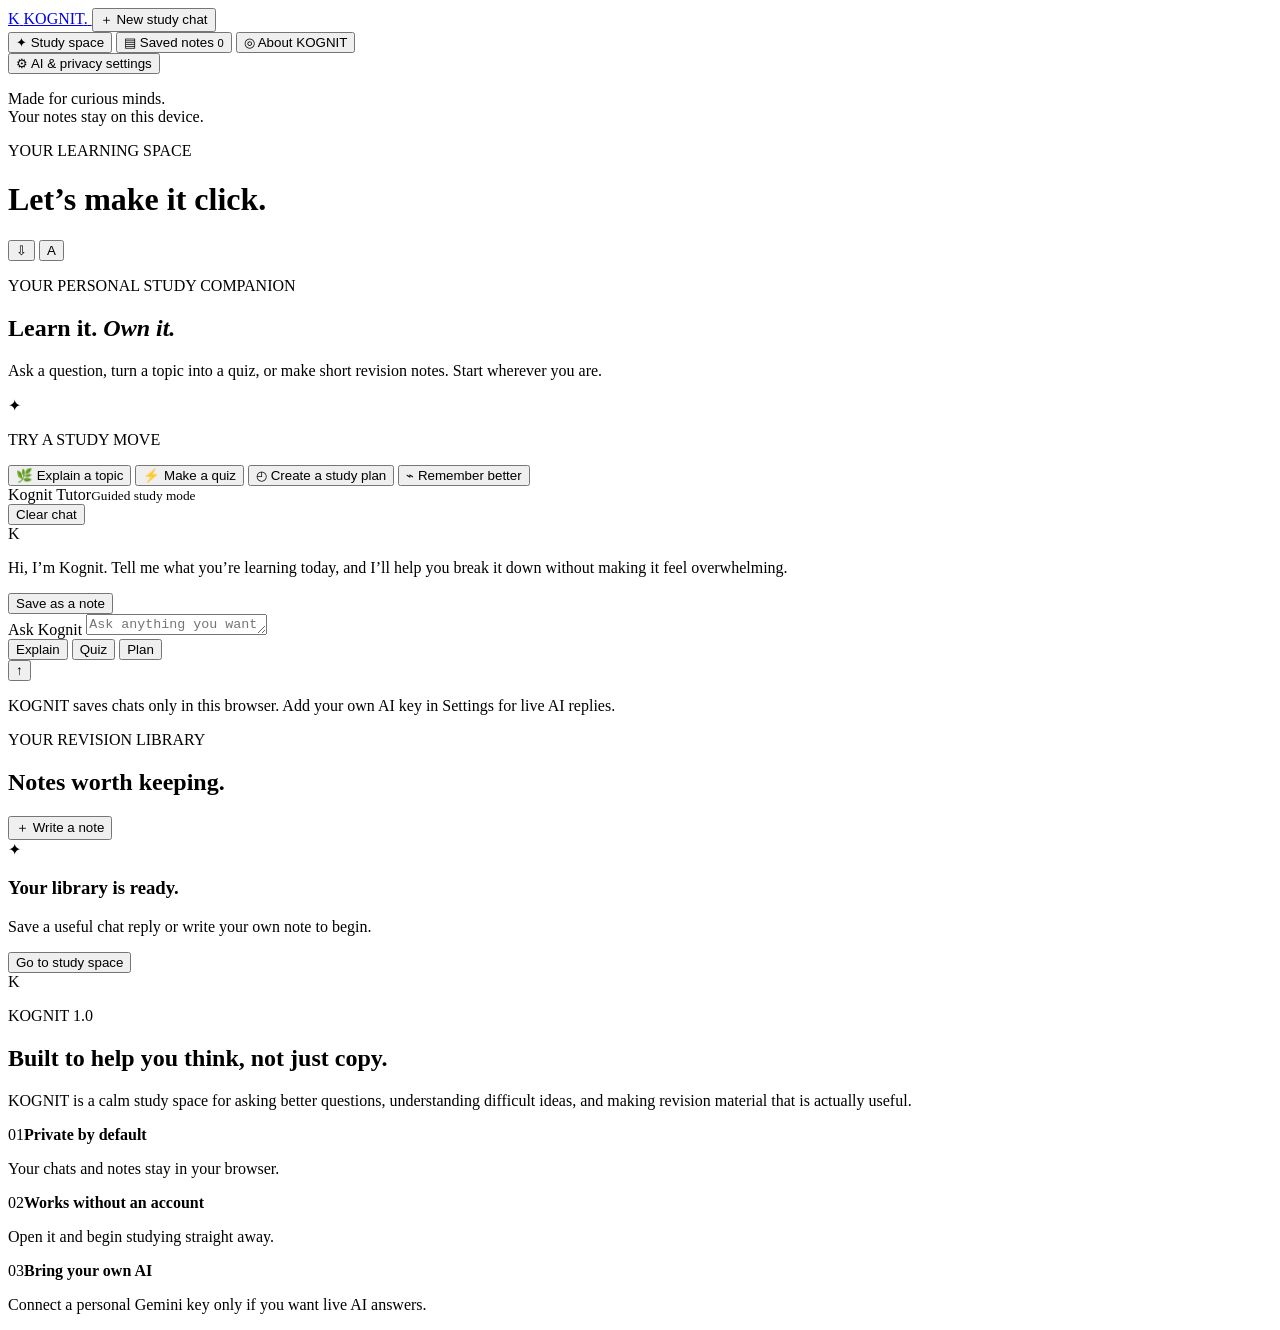
==== index.html @ b15982e8 "Rename KOGNIT — Study clearer.html to index.html" ====
<!DOCTYPE html>
<!-- saved from url=(0137)file:///C:/Users/ARNAV%20SRIVASTAVA/Documents/Codex/2026-08-12/referenced-chatgpt-conversation-this-is-an/outputs/kognit-study/index.html -->
<html lang="en"><head><meta http-equiv="Content-Type" content="text/html; charset=UTF-8">
    
    <meta name="viewport" content="width=device-width, initial-scale=1.0">
    <meta name="theme-color" content="#6d4aff">
    <meta name="description" content="KOGNIT is a focused, private study companion.">
    <link rel="manifest" href="file:///C:/Users/ARNAV%20SRIVASTAVA/Documents/Codex/2026-08-12/referenced-chatgpt-conversation-this-is-an/outputs/kognit-study/manifest.webmanifest">
    <link rel="icon" href="file:///C:/Users/ARNAV%20SRIVASTAVA/Documents/Codex/2026-08-12/referenced-chatgpt-conversation-this-is-an/outputs/kognit-study/icon.svg" type="image/svg+xml">
    <link rel="preconnect" href="https://fonts.googleapis.com/">
    <link rel="preconnect" href="https://fonts.gstatic.com/" crossorigin="">
    <link href="./KOGNIT — Study clearer_files/css2" rel="stylesheet">
    <link rel="stylesheet" href="./KOGNIT — Study clearer_files/styles.css">
    <title>KOGNIT — Study clearer</title>
  </head>
  <body>
    <div class="ambient ambient-one"></div>
    <div class="ambient ambient-two"></div>
    <div class="app-shell">
      <aside class="sidebar" aria-label="KOGNIT navigation">
        <a class="brand" href="file:///C:/Users/ARNAV%20SRIVASTAVA/Documents/Codex/2026-08-12/referenced-chatgpt-conversation-this-is-an/outputs/kognit-study/index.html#study" aria-label="KOGNIT home">
          <span class="brand-mark">K</span>
          <span>KOGNIT<span class="brand-dot">.</span></span>
        </a>

        <button class="new-chat" id="new-chat" type="button">
          <span aria-hidden="true">＋</span> New study chat
        </button>

        <nav class="nav-list" aria-label="Main navigation">
          <button class="nav-item active" data-view="study" type="button"><span>✦</span> Study space</button>
          <button class="nav-item" data-view="notes" type="button"><span>▤</span> Saved notes <small id="note-count">0</small></button>
          <button class="nav-item" data-view="about" type="button"><span>◎</span> About KOGNIT</button>
        </nav>

        <div class="sidebar-footer">
          <button class="settings-link" id="open-settings" type="button"><span>⚙</span> AI &amp; privacy settings</button>
          <p>Made for curious minds.<br>Your notes stay on this device.</p>
        </div>
      </aside>

      <main class="main-content">
        <header class="topbar">
          <div>
            <p class="eyebrow" id="view-eyebrow">YOUR LEARNING SPACE</p>
            <h1 id="view-title">Let’s make it click.</h1>
          </div>
          <div class="top-actions">
            <button class="icon-button" id="install-button" type="button" title="Install KOGNIT" aria-label="Install KOGNIT">⇩</button>
            <button class="profile" type="button" title="Your profile" aria-label="Your profile">A</button>
          </div>
        </header>

        <section class="view view-study active" id="study-view" aria-label="Study space">
          <section class="welcome-card">
            <div class="welcome-copy">
              <p class="mini-label">YOUR PERSONAL STUDY COMPANION</p>
              <h2>Learn it. <em>Own it.</em></h2>
              <p>Ask a question, turn a topic into a quiz, or make short revision notes. Start wherever you are.</p>
            </div>
            <div class="orbit-art" aria-hidden="true">
              <span class="orbit orbit-a"></span><span class="orbit orbit-b"></span><span class="planet">✦</span>
            </div>
          </section>

          <section class="prompt-area" aria-label="Suggested ways to study">
            <p class="section-label">TRY A STUDY MOVE</p>
            <div class="prompt-chips">
              <button class="prompt-chip" data-prompt="Explain photosynthesis in simple words">🌿 Explain a topic</button>
              <button class="prompt-chip" data-prompt="Make me a 5 question quiz about the solar system" data-mode="quiz">⚡ Make a quiz</button>
              <button class="prompt-chip" data-prompt="Help me create a 20 minute study plan for mathematics">◴ Create a study plan</button>
              <button class="prompt-chip" data-prompt="Give me a simple way to remember the planets in order">⌁ Remember better</button>
            </div>
          </section>

          <section class="chat-card" aria-live="polite">
            <div class="chat-header">
              <div class="assistant-status"><span class="status-dot"></span><span>Kognit Tutor</span><small id="connection-label">Guided study mode</small></div>
              <button class="text-button" id="clear-chat" type="button">Clear chat</button>
            </div>
            <div class="messages" id="messages"><article class="message tutor-message"><div class="avatar tutor-avatar">K</div><div class="message-bubble"><p>Hi, I’m Kognit. Tell me what you’re learning today, and I’ll help you break it down without making it feel overwhelming.</p><div class="message-actions"><button class="save-reply" type="button">Save as a note</button></div></div></article></div>
            <form class="composer" id="chat-form">
              <label class="sr-only" for="prompt-input">Ask Kognit</label>
              <textarea id="prompt-input" rows="1" maxlength="4000" placeholder="Ask anything you want to learn…"></textarea>
              <div class="composer-footer">
                <div class="mode-picker" role="group" aria-label="Response style">
                  <button class="mode-button selected" data-mode="explain" type="button">Explain</button>
                  <button class="mode-button" data-mode="quiz" type="button">Quiz</button>
                  <button class="mode-button" data-mode="plan" type="button">Plan</button>
                </div>
                <button class="send-button" type="submit" aria-label="Send question">↑</button>
              </div>
            </form>
            <p class="privacy-line">KOGNIT saves chats only in this browser. Add your own AI key in Settings for live AI replies.</p>
          </section>
        </section>

        <section class="view" id="notes-view" aria-label="Saved notes">
          <div class="library-heading">
            <div><p class="mini-label">YOUR REVISION LIBRARY</p><h2>Notes worth keeping.</h2></div>
            <button class="new-note-button" id="new-note" type="button">＋ Write a note</button>
          </div>
          <div class="notes-grid" id="notes-grid"></div>
          <div class="empty-state" id="notes-empty">
            <span>✦</span>
            <h3>Your library is ready.</h3>
            <p>Save a useful chat reply or write your own note to begin.</p>
            <button class="secondary-button" data-view-link="study" type="button">Go to study space</button>
          </div>
        </section>

        <section class="view" id="about-view" aria-label="About KOGNIT">
          <article class="about-card">
            <span class="about-mark">K</span>
            <p class="mini-label">KOGNIT 1.0</p>
            <h2>Built to help you think, not just copy.</h2>
            <p>KOGNIT is a calm study space for asking better questions, understanding difficult ideas, and making revision material that is actually useful.</p>
            <div class="about-points">
              <div><span>01</span><strong>Private by default</strong><p>Your chats and notes stay in your browser.</p></div>
              <div><span>02</span><strong>Works without an account</strong><p>Open it and begin studying straight away.</p></div>
              <div><span>03</span><strong>Bring your own AI</strong><p>Connect a personal Gemini key only if you want live AI answers.</p></div>
            </div>
          </article>
        </section>
      </main>
    </div>

    <dialog class="settings-dialog" id="settings-dialog">
      <form method="dialog" class="dialog-card" id="settings-form">
        <div class="dialog-header">
          <div><p class="mini-label">YOUR DEVICE, YOUR CONTROL</p><h2>AI &amp; privacy</h2></div>
          <button class="close-button" value="cancel" aria-label="Close settings" type="submit">×</button>
        </div>
        <label class="field-label" for="ai-provider">Reply source</label>
        <select id="ai-provider">
          <option value="demo">Kognit guided study mode — free, no key</option>
          <option value="gemini">My Google Gemini API key — live AI replies</option>
        </select>
        <div id="gemini-fields" hidden="">
          <label class="field-label" for="gemini-key">Gemini API key</label>
          <input id="gemini-key" type="password" autocomplete="off" placeholder="Paste your personal key">
          <label class="field-label" for="gemini-model">Model</label>
          <input id="gemini-model" type="text" value="gemini-2.5-flash">
          <p class="field-help">The key is stored only in this browser and is sent only to Google when you ask KOGNIT a question. Never share it or put it in public code.</p>
        </div>
        <div class="setting-divider"></div>
        <div class="data-actions">
          <div><strong>Your data</strong><p>Chats and notes are stored on this device only.</p></div>
          <button class="danger-button" id="erase-data" type="button">Erase all local data</button>
        </div>
        <div class="dialog-actions"><button value="cancel" type="submit" class="secondary-button">Cancel</button><button class="primary-button" id="save-settings" value="default" type="submit">Save settings</button></div>
      </form>
    </dialog>

    <dialog class="note-dialog" id="note-dialog">
      <form method="dialog" class="dialog-card note-dialog-card" id="note-form">
        <div class="dialog-header"><div><p class="mini-label">REVISION NOTE</p><h2 id="note-dialog-title">Write a note</h2></div><button class="close-button" value="cancel" aria-label="Close note" type="submit">×</button></div>
        <input id="note-title" class="note-title-input" maxlength="80" placeholder="Note title" required="">
        <textarea id="note-content" class="note-content-input" rows="10" maxlength="8000" placeholder="Write what you want to remember…" required=""></textarea>
        <div class="dialog-actions"><button value="cancel" type="submit" class="secondary-button">Cancel</button><button class="primary-button" value="default" type="submit">Save note</button></div>
      </form>
    </dialog>

    <template id="typing-template"></template>
    <script src="./KOGNIT — Study clearer_files/app.js"></script>
  

</body></html>
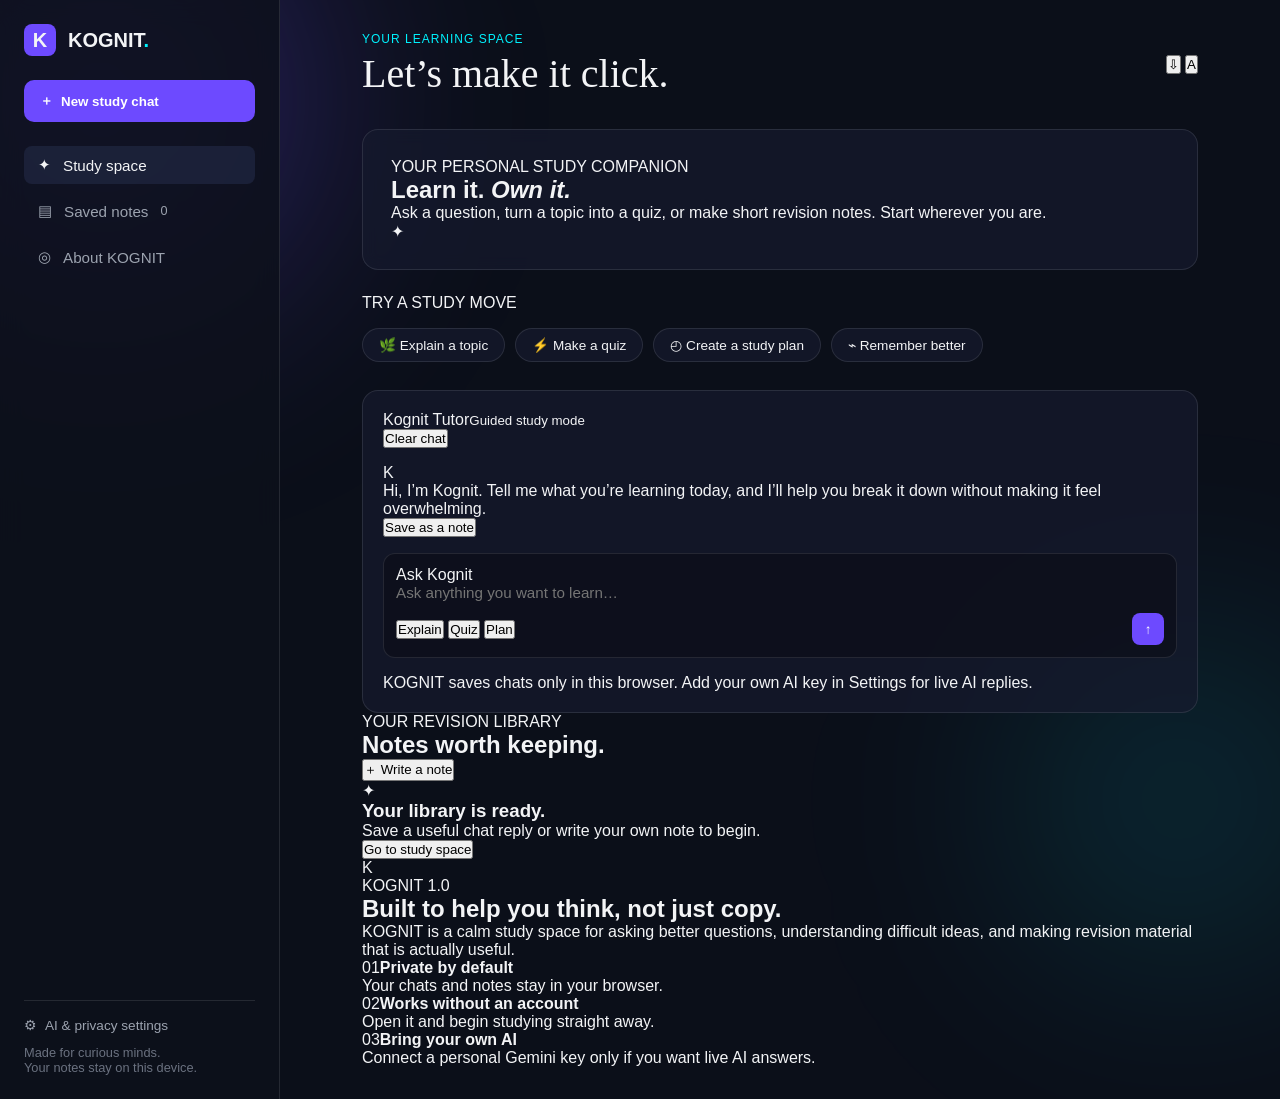
==== commit 3bcc126a: "Update index.html" ====
--- a/index.html
+++ b/index.html
@@ -5,12 +5,10 @@
     <meta name="viewport" content="width=device-width, initial-scale=1.0">
     <meta name="theme-color" content="#6d4aff">
     <meta name="description" content="KOGNIT is a focused, private study companion.">
-    <link rel="manifest" href="file:///C:/Users/ARNAV%20SRIVASTAVA/Documents/Codex/2026-08-12/referenced-chatgpt-conversation-this-is-an/outputs/kognit-study/manifest.webmanifest">
-    <link rel="icon" href="file:///C:/Users/ARNAV%20SRIVASTAVA/Documents/Codex/2026-08-12/referenced-chatgpt-conversation-this-is-an/outputs/kognit-study/icon.svg" type="image/svg+xml">
-    <link rel="preconnect" href="https://fonts.googleapis.com/">
+   <link rel="preconnect" href="https://fonts.googleapis.com/">
     <link rel="preconnect" href="https://fonts.gstatic.com/" crossorigin="">
-    <link href="./KOGNIT — Study clearer_files/css2" rel="stylesheet">
-    <link rel="stylesheet" href="./KOGNIT — Study clearer_files/styles.css">
+    <link href="https://fonts.googleapis.com/css2?family=Plus+Jakarta+Sans:ital,wght@0,400;0,500;0,600;0,700;1,400&family=Instrument+Serif:ital@0;1&display=swap" rel="stylesheet">
+    <link rel="stylesheet" href="styles.css">
     <title>KOGNIT — Study clearer</title>
   </head>
   <body>
@@ -162,7 +160,7 @@
     </dialog>
 
     <template id="typing-template"></template>
-    <script src="./KOGNIT — Study clearer_files/app.js"></script>
+   <script src="app.js"></script>
   
 
 </body></html>
--- a/styles.css
+++ b/styles.css
@@ -0,0 +1,274 @@
+:root {
+  --font-body: "Plus Jakarta Sans", -apple-system, BlinkMacSystemFont, "Segoe UI", Roboto, sans-serif;
+  --font-serif: "Instrument Serif", Georgia, serif;
+  
+  --bg-dark: #0b0f19;
+  --bg-card: rgba(22, 27, 46, 0.7);
+  --bg-card-hover: rgba(30, 37, 62, 0.8);
+  --border-color: rgba(255, 255, 255, 0.1);
+  --border-focus: rgba(109, 74, 255, 0.5);
+  
+  --text-main: #f3f4f6;
+  --text-muted: #9ca3af;
+  --text-dim: #6b7280;
+  
+  --primary: #6d4aff;
+  --primary-glow: rgba(109, 74, 255, 0.35);
+  --accent: #00f2fe;
+}
+
+* {
+  box-sizing: border-box;
+  margin: 0;
+  padding: 0;
+}
+
+body {
+  font-family: var(--font-body);
+  background-color: var(--bg-dark);
+  color: var(--text-main);
+  min-height: 100vh;
+  display: flex;
+  overflow-x: hidden;
+}
+
+/* Ambient Background Lights */
+.ambient {
+  position: fixed;
+  border-radius: 50%;
+  filter: blur(120px);
+  z-index: -1;
+  pointer-events: none;
+}
+
+.ambient-one {
+  width: 400px;
+  height: 400px;
+  background: var(--primary-glow);
+  top: -100px;
+  left: -100px;
+}
+
+.ambient-two {
+  width: 300px;
+  height: 300px;
+  background: rgba(0, 242, 254, 0.15);
+  bottom: -50px;
+  right: -50px;
+}
+
+/* App Layout */
+.app-shell {
+  display: flex;
+  width: 100%;
+  min-height: 100vh;
+}
+
+.sidebar {
+  width: 280px;
+  background: rgba(13, 17, 28, 0.85);
+  border-right: 1px solid var(--border-color);
+  padding: 24px;
+  display: flex;
+  flex-direction: column;
+  backdrop-filter: blur(12px);
+}
+
+.brand {
+  display: flex;
+  align-items: center;
+  gap: 12px;
+  text-decoration: none;
+  color: var(--text-main);
+  font-weight: 700;
+  font-size: 1.25rem;
+  margin-bottom: 24px;
+}
+
+.brand-mark {
+  width: 32px;
+  height: 32px;
+  background: var(--primary);
+  border-radius: 8px;
+  display: flex;
+  align-items: center;
+  justify-content: center;
+  font-weight: 800;
+}
+
+.brand-dot {
+  color: var(--accent);
+}
+
+.new-chat {
+  width: 100%;
+  padding: 12px 16px;
+  background: var(--primary);
+  color: white;
+  border: none;
+  border-radius: 10px;
+  font-weight: 600;
+  cursor: pointer;
+  display: flex;
+  align-items: center;
+  gap: 8px;
+  margin-bottom: 24px;
+  transition: all 0.2s ease;
+}
+
+.new-chat:hover {
+  box-shadow: 0 0 15px var(--primary-glow);
+  transform: translateY(-1px);
+}
+
+.nav-list {
+  display: flex;
+  flex-direction: column;
+  gap: 8px;
+  flex-grow: 1;
+}
+
+.nav-item {
+  display: flex;
+  align-items: center;
+  gap: 12px;
+  padding: 10px 14px;
+  background: transparent;
+  border: none;
+  border-radius: 8px;
+  color: var(--text-muted);
+  font-size: 0.95rem;
+  cursor: pointer;
+  text-align: left;
+}
+
+.nav-item:hover, .nav-item.active {
+  background: var(--bg-card-hover);
+  color: var(--text-main);
+}
+
+.sidebar-footer {
+  margin-top: auto;
+  padding-top: 16px;
+  border-top: 1px solid var(--border-color);
+  font-size: 0.8rem;
+  color: var(--text-dim);
+}
+
+.settings-link {
+  background: none;
+  border: none;
+  color: var(--text-muted);
+  cursor: pointer;
+  display: flex;
+  align-items: center;
+  gap: 8px;
+  margin-bottom: 12px;
+  font-size: 0.85rem;
+}
+
+/* Main Content Area */
+.main-content {
+  flex-grow: 1;
+  padding: 32px;
+  max-width: 900px;
+  margin: 0 auto;
+}
+
+.topbar {
+  display: flex;
+  justify-content: space-between;
+  align-items: center;
+  margin-bottom: 32px;
+}
+
+.eyebrow {
+  font-size: 0.75rem;
+  letter-spacing: 1px;
+  color: var(--accent);
+  margin-bottom: 4px;
+}
+
+h1 {
+  font-family: var(--font-serif);
+  font-size: 2.5rem;
+  font-weight: 400;
+}
+
+.welcome-card {
+  background: var(--bg-card);
+  border: 1px solid var(--border-color);
+  border-radius: 16px;
+  padding: 28px;
+  margin-bottom: 24px;
+  backdrop-filter: blur(8px);
+}
+
+.prompt-chips {
+  display: flex;
+  gap: 10px;
+  flex-wrap: wrap;
+  margin: 16px 0 28px;
+}
+
+.prompt-chip {
+  background: var(--bg-card);
+  border: 1px solid var(--border-color);
+  color: var(--text-main);
+  padding: 8px 16px;
+  border-radius: 20px;
+  cursor: pointer;
+  font-size: 0.85rem;
+  transition: all 0.2s;
+}
+
+.prompt-chip:hover {
+  border-color: var(--primary);
+  background: var(--bg-card-hover);
+}
+
+.chat-card {
+  background: var(--bg-card);
+  border: 1px solid var(--border-color);
+  border-radius: 16px;
+  padding: 20px;
+  display: flex;
+  flex-direction: column;
+  gap: 16px;
+}
+
+.composer {
+  display: flex;
+  flex-direction: column;
+  background: rgba(10, 13, 22, 0.6);
+  border: 1px solid var(--border-color);
+  border-radius: 12px;
+  padding: 12px;
+}
+
+.composer textarea {
+  background: transparent;
+  border: none;
+  color: var(--text-main);
+  resize: none;
+  outline: none;
+  font-family: inherit;
+  font-size: 0.95rem;
+}
+
+.composer-footer {
+  display: flex;
+  justify-content: space-between;
+  align-items: center;
+  margin-top: 12px;
+}
+
+.send-button {
+  background: var(--primary);
+  color: white;
+  border: none;
+  border-radius: 8px;
+  width: 32px;
+  height: 32px;
+  cursor: pointer;
+}
